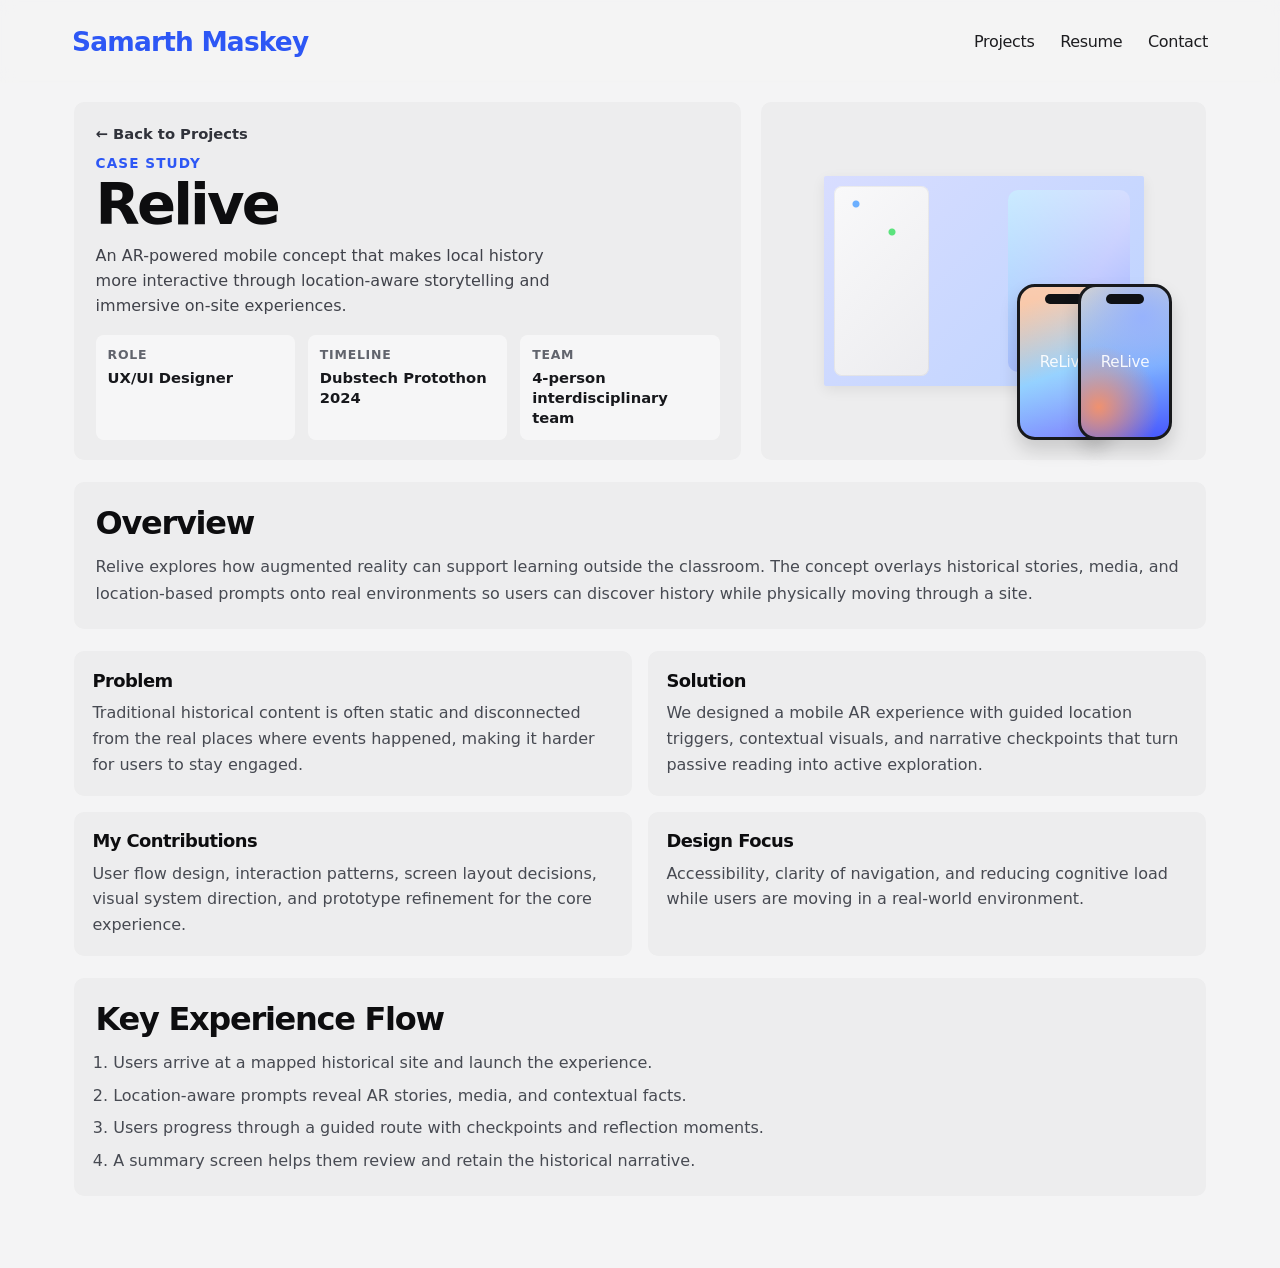
==== relive.html @ 52a138d1 "Add SharedCare project pages and portfolio assets" ====
<!DOCTYPE html>
<html lang="en">
<head>
  <meta charset="UTF-8">
  <meta name="viewport" content="width=device-width, initial-scale=1.0">
  <title>Relive | Project Details</title>
  <link rel="stylesheet" href="styles.css">
</head>
<body class="project-detail-page">
  <header class="site-header">
    <a class="brand" href="index.html">Samarth Maskey</a>
    <nav class="site-nav" aria-label="Primary navigation">
      <a href="index.html#projects">Projects</a>
      <a href="index.html#resume">Resume</a>
      <a href="index.html#contact">Contact</a>
    </nav>
  </header>

  <main class="detail-main">
    <section class="detail-hero" aria-labelledby="relive-page-title">
      <div class="detail-hero-copy">
        <a class="back-link" href="index.html#projects">← Back to Projects</a>
        <p class="detail-kicker">Case Study</p>
        <h1 id="relive-page-title">Relive</h1>
        <p class="detail-summary">
          An AR-powered mobile concept that makes local history more interactive through
          location-aware storytelling and immersive on-site experiences.
        </p>
        <div class="detail-meta">
          <div>
            <span class="detail-label">Role</span>
            <p>UX/UI Designer</p>
          </div>
          <div>
            <span class="detail-label">Timeline</span>
            <p>Dubstech Protothon 2024</p>
          </div>
          <div>
            <span class="detail-label">Team</span>
            <p>4-person interdisciplinary team</p>
          </div>
        </div>
      </div>

      <div class="detail-hero-visual relive-detail-visual" aria-hidden="true">
        <div class="relive-panel"></div>
        <div class="relive-phone relive-phone-back"><span>ReLive</span></div>
        <div class="relive-phone relive-phone-front"><span>ReLive</span></div>
      </div>
    </section>

    <section class="detail-section">
      <h2>Overview</h2>
      <p>
        Relive explores how augmented reality can support learning outside the classroom.
        The concept overlays historical stories, media, and location-based prompts onto
        real environments so users can discover history while physically moving through a site.
      </p>
    </section>

    <section class="detail-grid">
      <article class="detail-card">
        <h3>Problem</h3>
        <p>
          Traditional historical content is often static and disconnected from the real
          places where events happened, making it harder for users to stay engaged.
        </p>
      </article>
      <article class="detail-card">
        <h3>Solution</h3>
        <p>
          We designed a mobile AR experience with guided location triggers, contextual
          visuals, and narrative checkpoints that turn passive reading into active exploration.
        </p>
      </article>
      <article class="detail-card">
        <h3>My Contributions</h3>
        <p>
          User flow design, interaction patterns, screen layout decisions, visual system
          direction, and prototype refinement for the core experience.
        </p>
      </article>
      <article class="detail-card">
        <h3>Design Focus</h3>
        <p>
          Accessibility, clarity of navigation, and reducing cognitive load while users are
          moving in a real-world environment.
        </p>
      </article>
    </section>

    <section class="detail-section">
      <h2>Key Experience Flow</h2>
      <ol class="detail-list">
        <li>Users arrive at a mapped historical site and launch the experience.</li>
        <li>Location-aware prompts reveal AR stories, media, and contextual facts.</li>
        <li>Users progress through a guided route with checkpoints and reflection moments.</li>
        <li>A summary screen helps them review and retain the historical narrative.</li>
      </ol>
    </section>
  </main>
</body>
</html>
---- styles.css ----
:root {
  color-scheme: light;
  --bg: #f3f3f4;
  --text: #0d0d0f;
  --muted: #2f2f33;
  --accent: #2d57f5;
  --accent-hover: #2449d8;
  --surface: #ffffff;
}

* {
  box-sizing: border-box;
}

html {
  scroll-behavior: smooth;
}

body {
  margin: 0;
  min-height: 100vh;
  font-family: Inter, ui-sans-serif, system-ui, -apple-system, BlinkMacSystemFont, "Segoe UI", sans-serif;
  background: var(--bg);
  color: var(--text);
}

a {
  color: inherit;
  text-decoration: none;
}

.site-header {
  position: sticky;
  top: 0;
  z-index: 10;
  display: flex;
  align-items: center;
  justify-content: space-between;
  gap: 1rem;
  padding: 26px 72px;
  background: color-mix(in srgb, var(--bg) 92%, transparent);
  backdrop-filter: blur(8px);
}

.brand {
  font-size: clamp(1.65rem, 2vw, 2.25rem);
  font-weight: 800;
  color: var(--accent);
  letter-spacing: -0.03em;
}

.site-nav {
  display: flex;
  align-items: center;
  gap: clamp(1rem, 2vw, 3rem);
}

.site-nav a {
  font-size: 1rem;
  font-weight: 500;
  letter-spacing: -0.02em;
  color: #1d1d20;
  transition: color 120ms ease;
}

.site-nav a:hover,
.site-nav a[aria-current="true"] {
  color: var(--accent);
}

.hero {
  min-height: calc(100vh - 90px);
  display: grid;
  justify-items: center;
  align-content: center;
  text-align: center;
  padding: 3rem 1.5rem 5rem;
  gap: 1.5rem;
}

.avatar {
  width: 144px;
  aspect-ratio: 1;
  border-radius: 999px;
  display: block;
  object-fit: cover;
  object-position: center;
  box-shadow:
    inset 0 0 0 2px rgba(255, 255, 255, 0.4),
    0 6px 18px rgba(0, 0, 0, 0.08);
}

.hero-title {
  margin: 0;
  font-size: clamp(2.6rem, 6vw, 4.75rem);
  line-height: 0.95;
  font-weight: 500;
  letter-spacing: -0.05em;
}

.hero-title span {
  color: var(--accent);
  font-weight: 700;
}

.hero-copy {
  margin: 0;
  max-width: 620px;
  font-size: clamp(1rem, 1.7vw, 1.22rem);
  line-height: 1.35;
  letter-spacing: -0.03em;
  color: var(--muted);
}

.cta-button {
  margin-top: 0.25rem;
  display: inline-flex;
  align-items: center;
  justify-content: center;
  gap: 0.55rem;
  min-width: 214px;
  min-height: 62px;
  padding: 0.9rem 1.6rem;
  border-radius: 999px;
  background: #000;
  color: #fff;
  font-size: 1.03rem;
  font-weight: 500;
  letter-spacing: -0.03em;
  box-shadow: 0 10px 20px rgba(0, 0, 0, 0.12);
  transition: transform 120ms ease, background-color 120ms ease;
}

.cta-button:hover {
  background: #111;
  transform: translateY(-1px);
}

.cta-arrow {
  font-size: 1.25em;
  line-height: 1;
}

.content-section {
  min-height: 70vh;
  padding: 5rem 1.5rem;
}

.content-section h2 {
  margin: 0 0 0.75rem;
  font-size: clamp(2rem, 4vw, 3rem);
  letter-spacing: -0.04em;
}

.content-section p {
  margin: 0;
  color: #4b4b51;
}

.resume-shell {
  width: min(100%, 1080px);
  margin: 0 auto;
  display: grid;
  gap: 1rem;
}

.resume-header {
  text-align: center;
}

.resume-header h2 {
  margin-bottom: 0.35rem;
}

.resume-contact {
  display: flex;
  flex-wrap: wrap;
  justify-content: center;
  align-items: center;
  gap: 0.45rem;
  color: #363942;
  font-weight: 500;
}

.resume-contact a:hover {
  color: var(--accent);
}

.resume-panel {
  background: #ededee;
  border-radius: 10px;
  padding: clamp(1rem, 2vw, 1.5rem);
  display: grid;
  gap: 1rem;
}

.resume-block {
  background: rgba(255, 255, 255, 0.58);
  border-radius: 8px;
  padding: 1rem;
}

.resume-block h3 {
  margin: 0 0 0.85rem;
  font-size: 1.15rem;
  letter-spacing: -0.03em;
  text-transform: uppercase;
}

.resume-item + .resume-item {
  margin-top: 1rem;
  padding-top: 1rem;
  border-top: 1px solid rgba(0, 0, 0, 0.07);
}

.resume-item-head {
  display: flex;
  align-items: baseline;
  justify-content: space-between;
  gap: 1rem;
}

.resume-role {
  margin: 0;
  font-weight: 700;
  color: #191a1f;
  line-height: 1.4;
}

.resume-date {
  margin: 0;
  flex-shrink: 0;
  color: #494c55;
  font-weight: 600;
  white-space: nowrap;
}

.resume-subline {
  margin: 0.25rem 0 0;
  color: #4b4e57;
  font-weight: 500;
}

.resume-link {
  margin: 0.35rem 0 0;
  font-size: 0.95rem;
}

.resume-link a {
  color: var(--accent);
  text-decoration: underline;
  text-underline-offset: 2px;
}

.resume-bullets {
  margin: 0.5rem 0 0;
  padding-left: 1.1rem;
  color: #43464f;
  line-height: 1.55;
}

.resume-bullets li + li {
  margin-top: 0.35rem;
}

.skills-grid {
  display: grid;
  grid-template-columns: repeat(2, minmax(0, 1fr));
  gap: 0.6rem 1rem;
}

.skills-grid p {
  margin: 0;
  color: #3c4048;
  line-height: 1.45;
}

.projects-shell {
  width: min(100%, 1180px);
  margin: 0 auto;
  display: grid;
  gap: 2rem;
}

.section-heading {
  text-align: center;
  margin-bottom: 0.5rem;
}

.section-heading p {
  max-width: 58ch;
  margin: 0 auto;
}

.project-card {
  display: grid;
  grid-template-columns: 1.35fr 0.95fr;
  gap: 2rem;
  align-items: center;
  padding: clamp(1.5rem, 3vw, 2.2rem);
  background: #efefef;
  border-radius: 6px;
}

.project-copy {
  padding-inline: 0.2rem;
}

.project-copy h3 {
  margin: 0 0 1.25rem;
  font-size: clamp(2rem, 3vw, 2.75rem);
  letter-spacing: -0.04em;
  line-height: 1;
}

.project-copy p {
  margin: 0;
  max-width: 56ch;
  font-size: 0.98rem;
  line-height: 1.9;
  color: #52545b;
  font-weight: 600;
}

.project-actions {
  margin-top: 2.1rem;
  display: flex;
  flex-wrap: wrap;
  gap: 0.9rem;
}

.project-pill {
  display: inline-flex;
  align-items: center;
  justify-content: center;
  min-height: 34px;
  padding: 0.4rem 0.9rem;
  border-radius: 999px;
  background: var(--accent);
  color: #fff;
  font-size: 0.85rem;
  font-weight: 500;
  letter-spacing: -0.02em;
}

.project-pill:hover {
  background: var(--accent-hover);
}

.project-pill-disabled {
  background: #babdc6;
  color: #ffffff;
  cursor: default;
  pointer-events: none;
}

.project-pill-disabled:hover {
  background: #babdc6;
}

.project-visual {
  min-height: 250px;
  display: grid;
  place-items: center;
}

.relive-visual {
  position: relative;
  isolation: isolate;
}

.relive-panel {
  width: min(100%, 260px);
  height: 158px;
  border-radius: 2px;
  background:
    radial-gradient(circle at 25% 30%, #fff 0 16px, transparent 17px),
    radial-gradient(circle at 70% 66%, #fff 0 12px, transparent 13px),
    linear-gradient(135deg, #d8ddff, #bdd3ff);
  box-shadow: 0 4px 14px rgba(0, 0, 0, 0.07);
  position: relative;
}

.relive-panel::before {
  content: "";
  position: absolute;
  inset: 10px auto 10px 10px;
  width: 95px;
  border-radius: 8px;
  background:
    radial-gradient(circle at 22px 18px, #6db0ff 0 3px, transparent 4px),
    radial-gradient(circle at 58px 46px, #5be37d 0 3px, transparent 4px),
    linear-gradient(135deg, #f9f9fa 0%, #ececef 100%);
  box-shadow: inset 0 0 0 1px rgba(0, 0, 0, 0.05);
}

.relive-panel::after {
  content: "";
  position: absolute;
  inset: 14px 14px 14px auto;
  width: 122px;
  border-radius: 10px;
  background:
    linear-gradient(180deg, rgba(255, 255, 255, 0.55), rgba(255, 255, 255, 0.1)),
    linear-gradient(120deg, #8bd2ff, #a5b1ff 60%, #7e9bff);
}

.relive-phone {
  position: absolute;
  bottom: 8px;
  width: 94px;
  height: 156px;
  border-radius: 18px;
  border: 3px solid #18191c;
  background: linear-gradient(180deg, #d7d7de, #f4f4f6);
  box-shadow: 0 10px 18px rgba(0, 0, 0, 0.15);
}

.relive-phone::before {
  content: "";
  position: absolute;
  top: 7px;
  left: 50%;
  transform: translateX(-50%);
  width: 38px;
  height: 10px;
  border-radius: 999px;
  background: #0f1114;
}

.relive-phone span {
  position: absolute;
  inset: 0;
  display: grid;
  place-items: center;
  color: rgba(255, 255, 255, 0.92);
  font-size: 0.95rem;
  font-weight: 500;
  letter-spacing: -0.02em;
}

.relive-phone-back {
  right: 68px;
  z-index: 2;
  background:
    linear-gradient(180deg, rgba(255, 255, 255, 0.38), rgba(255, 255, 255, 0.05)),
    linear-gradient(160deg, #f6ad7f 10%, #7fc8ff 55%, #7b79ff 100%);
}

.relive-phone-front {
  right: 18px;
  z-index: 3;
  background:
    radial-gradient(circle at 20% 80%, rgba(255, 146, 95, 0.9), transparent 44%),
    radial-gradient(circle at 70% 20%, rgba(149, 177, 255, 0.9), transparent 46%),
    linear-gradient(170deg, #cfd0d5 0%, #7cb0ff 55%, #4758ff 100%);
}

.techzone-visual {
  display: grid;
  place-items: center;
}

.sharedcare-visual {
  display: grid;
  place-items: center;
}

.sharedcare-logo {
  width: min(100%, 360px);
  height: auto;
  display: block;
  object-fit: contain;
}

.techzone-wordmark {
  font-weight: 800;
  font-size: clamp(2.4rem, 4vw, 3.8rem);
  letter-spacing: -0.05em;
  line-height: 1;
  text-transform: lowercase;
  transform: translateY(8px);
}

.tz-black {
  color: #050505;
}

.tz-orange {
  color: #f05d2f;
}

.project-detail-page {
  background: #f4f4f5;
}

.detail-main {
  width: min(100%, 1180px);
  margin: 0 auto;
  padding: 1.2rem 1.5rem 4.5rem;
  display: grid;
  gap: 1.4rem;
}

.detail-hero {
  display: grid;
  grid-template-columns: 1.2fr 0.8fr;
  gap: 1.25rem;
  align-items: stretch;
}

.detail-hero-copy,
.detail-hero-visual,
.detail-section,
.detail-card {
  background: #ededee;
  border-radius: 10px;
}

.detail-hero-copy {
  padding: 1.35rem 1.35rem 1.25rem;
}

.back-link {
  display: inline-flex;
  align-items: center;
  font-size: 0.92rem;
  font-weight: 600;
  color: #30323a;
  margin-bottom: 0.85rem;
}

.back-link:hover {
  color: var(--accent);
}

.detail-kicker {
  margin: 0;
  color: var(--accent);
  font-size: 0.85rem;
  font-weight: 700;
  letter-spacing: 0.08em;
  text-transform: uppercase;
}

.detail-hero-copy h1 {
  margin: 0.4rem 0 0.75rem;
  font-size: clamp(2.2rem, 5vw, 3.6rem);
  line-height: 0.95;
  letter-spacing: -0.05em;
}

.detail-summary {
  margin: 0;
  color: #40424a;
  max-width: 48ch;
  line-height: 1.55;
}

.detail-meta {
  margin-top: 1rem;
  display: grid;
  grid-template-columns: repeat(3, minmax(0, 1fr));
  gap: 0.8rem;
}

.detail-meta > div {
  background: rgba(255, 255, 255, 0.55);
  border-radius: 8px;
  padding: 0.75rem;
}

.detail-label {
  display: block;
  font-size: 0.78rem;
  color: #61646d;
  font-weight: 700;
  text-transform: uppercase;
  letter-spacing: 0.06em;
}

.detail-meta p {
  margin: 0.4rem 0 0;
  color: #17181c;
  font-size: 0.92rem;
  line-height: 1.35;
  font-weight: 600;
}

.detail-hero-visual {
  min-height: 320px;
  padding: 1rem;
  position: relative;
  display: grid;
  place-items: center;
}

.relive-detail-visual {
  position: relative;
}

.relive-detail-visual .relive-panel {
  width: min(100%, 320px);
  height: 210px;
}

.relive-detail-visual .relive-phone {
  bottom: 20px;
}

.relive-detail-visual .relive-phone-back {
  right: 95px;
}

.relive-detail-visual .relive-phone-front {
  right: 34px;
}

.techzone-detail-visual .techzone-wordmark {
  font-size: clamp(2.8rem, 5vw, 4.6rem);
  transform: none;
}

.sharedcare-detail-visual .sharedcare-logo {
  width: min(100%, 460px);
}

.detail-section {
  padding: 1.35rem;
}

.detail-section h2 {
  margin: 0 0 0.7rem;
  font-size: clamp(1.4rem, 3vw, 2rem);
  letter-spacing: -0.04em;
}

.detail-section p {
  margin: 0;
  color: #474a52;
  line-height: 1.7;
}

.detail-grid {
  display: grid;
  grid-template-columns: repeat(2, minmax(0, 1fr));
  gap: 1rem;
}

.detail-card {
  padding: 1.15rem;
}

.detail-card h3 {
  margin: 0 0 0.6rem;
  font-size: 1.12rem;
  letter-spacing: -0.03em;
}

.detail-card p {
  margin: 0;
  color: #474a52;
  line-height: 1.6;
}

.detail-list {
  margin: 0;
  padding-left: 1.1rem;
  color: #474a52;
  line-height: 1.7;
}

.detail-list li + li {
  margin-top: 0.35rem;
}

.site-footer {
  margin-top: 2.5rem;
  background: #efefef;
  min-height: 260px;
  display: grid;
  align-items: center;
}

.footer-shell {
  width: min(100%, 1180px);
  margin: 0 auto;
  padding: 3.2rem 1.5rem;
}

.footer-shell h2 {
  margin: 0 0 1.35rem;
  font-size: clamp(1.7rem, 3vw, 2.15rem);
  font-weight: 700;
  letter-spacing: -0.04em;
}

.footer-shell p {
  margin: 0;
  color: #9a9aa0;
  font-size: clamp(1.7rem, 3.2vw, 2.35rem);
  line-height: 1.15;
  letter-spacing: -0.04em;
  font-weight: 600;
}

.footer-shell p + p {
  margin-top: 1.45rem;
}

.footer-shell a {
  color: inherit;
}

.footer-shell a:hover {
  color: var(--accent);
}

@media (max-width: 900px) {
  .site-header {
    padding: 22px 24px;
  }

  .site-nav {
    gap: 1rem;
  }

  .hero {
    min-height: calc(100vh - 84px);
    padding-top: 2.5rem;
  }

  .hero-copy {
    max-width: 34ch;
  }

  .project-card {
    grid-template-columns: 1fr;
    gap: 1.25rem;
  }

  .project-copy p {
    max-width: none;
    line-height: 1.75;
  }

  .project-visual {
    min-height: 200px;
  }

  .resume-item-head {
    flex-direction: column;
    align-items: flex-start;
    gap: 0.2rem;
  }

  .resume-date {
    white-space: normal;
  }

  .skills-grid {
    grid-template-columns: 1fr;
  }

  .detail-hero {
    grid-template-columns: 1fr;
  }

  .detail-hero-visual {
    min-height: 240px;
  }

  .detail-meta {
    grid-template-columns: 1fr;
  }

  .detail-grid {
    grid-template-columns: 1fr;
  }

  .site-footer {
    min-height: 220px;
  }
}

@media (max-width: 640px) {
  .site-header {
    align-items: flex-start;
    flex-direction: column;
    gap: 0.85rem;
  }

  .site-nav {
    width: 100%;
    justify-content: space-between;
    gap: 0.75rem;
  }

  .site-nav a {
    font-size: 0.95rem;
  }

  .avatar {
    width: 112px;
  }

  .cta-button {
    min-width: 190px;
    min-height: 56px;
  }

  .content-section {
    padding: 3.5rem 1rem;
  }

  .project-card {
    padding: 1.2rem;
  }

  .project-copy h3 {
    margin-bottom: 1rem;
  }

  .project-copy p {
    font-size: 0.92rem;
    line-height: 1.7;
  }

  .project-actions {
    margin-top: 1.3rem;
    gap: 0.65rem;
  }

  .project-pill {
    font-size: 0.8rem;
  }

  .resume-contact {
    font-size: 0.95rem;
  }

  .resume-block {
    padding: 0.9rem;
  }

  .resume-block h3 {
    font-size: 1.03rem;
  }

  .resume-role,
  .resume-date,
  .resume-subline,
  .resume-link,
  .resume-bullets,
  .skills-grid p {
    font-size: 0.93rem;
  }

  .relive-panel {
    width: 220px;
    height: 136px;
  }

  .relive-phone {
    width: 78px;
    height: 132px;
  }

  .relive-phone-back {
    right: 56px;
  }

  .relive-phone-front {
    right: 10px;
  }

  .techzone-wordmark {
    font-size: 2.3rem;
  }

  .sharedcare-logo {
    width: min(100%, 290px);
  }

  .detail-main {
    padding: 0.75rem 1rem 3.5rem;
    gap: 1rem;
  }

  .detail-hero-copy,
  .detail-section,
  .detail-card {
    padding: 1rem;
  }

  .detail-summary,
  .detail-section p,
  .detail-card p,
  .detail-list {
    font-size: 0.95rem;
    line-height: 1.6;
  }

  .detail-hero-visual {
    min-height: 210px;
    padding: 0.75rem;
  }

  .relive-detail-visual .relive-panel {
    width: 245px;
    height: 160px;
  }

  .relive-detail-visual .relive-phone {
    width: 76px;
    height: 128px;
    bottom: 12px;
  }

  .relive-detail-visual .relive-phone-back {
    right: 58px;
  }

  .relive-detail-visual .relive-phone-front {
    right: 8px;
  }

  .techzone-detail-visual .techzone-wordmark {
    font-size: 2.6rem;
  }

  .sharedcare-detail-visual .sharedcare-logo {
    width: min(100%, 320px);
  }

  .site-footer {
    margin-top: 1.5rem;
    min-height: 190px;
  }

  .footer-shell {
    padding: 2.25rem 1rem;
  }

  .footer-shell h2 {
    margin-bottom: 1rem;
    font-size: 1.35rem;
  }

  .footer-shell p {
    font-size: 1.25rem;
  }

  .footer-shell p + p {
    margin-top: 0.95rem;
  }
}

@media (prefers-reduced-motion: reduce) {
  html {
    scroll-behavior: auto;
  }

  .cta-button {
    transition: none;
  }
}
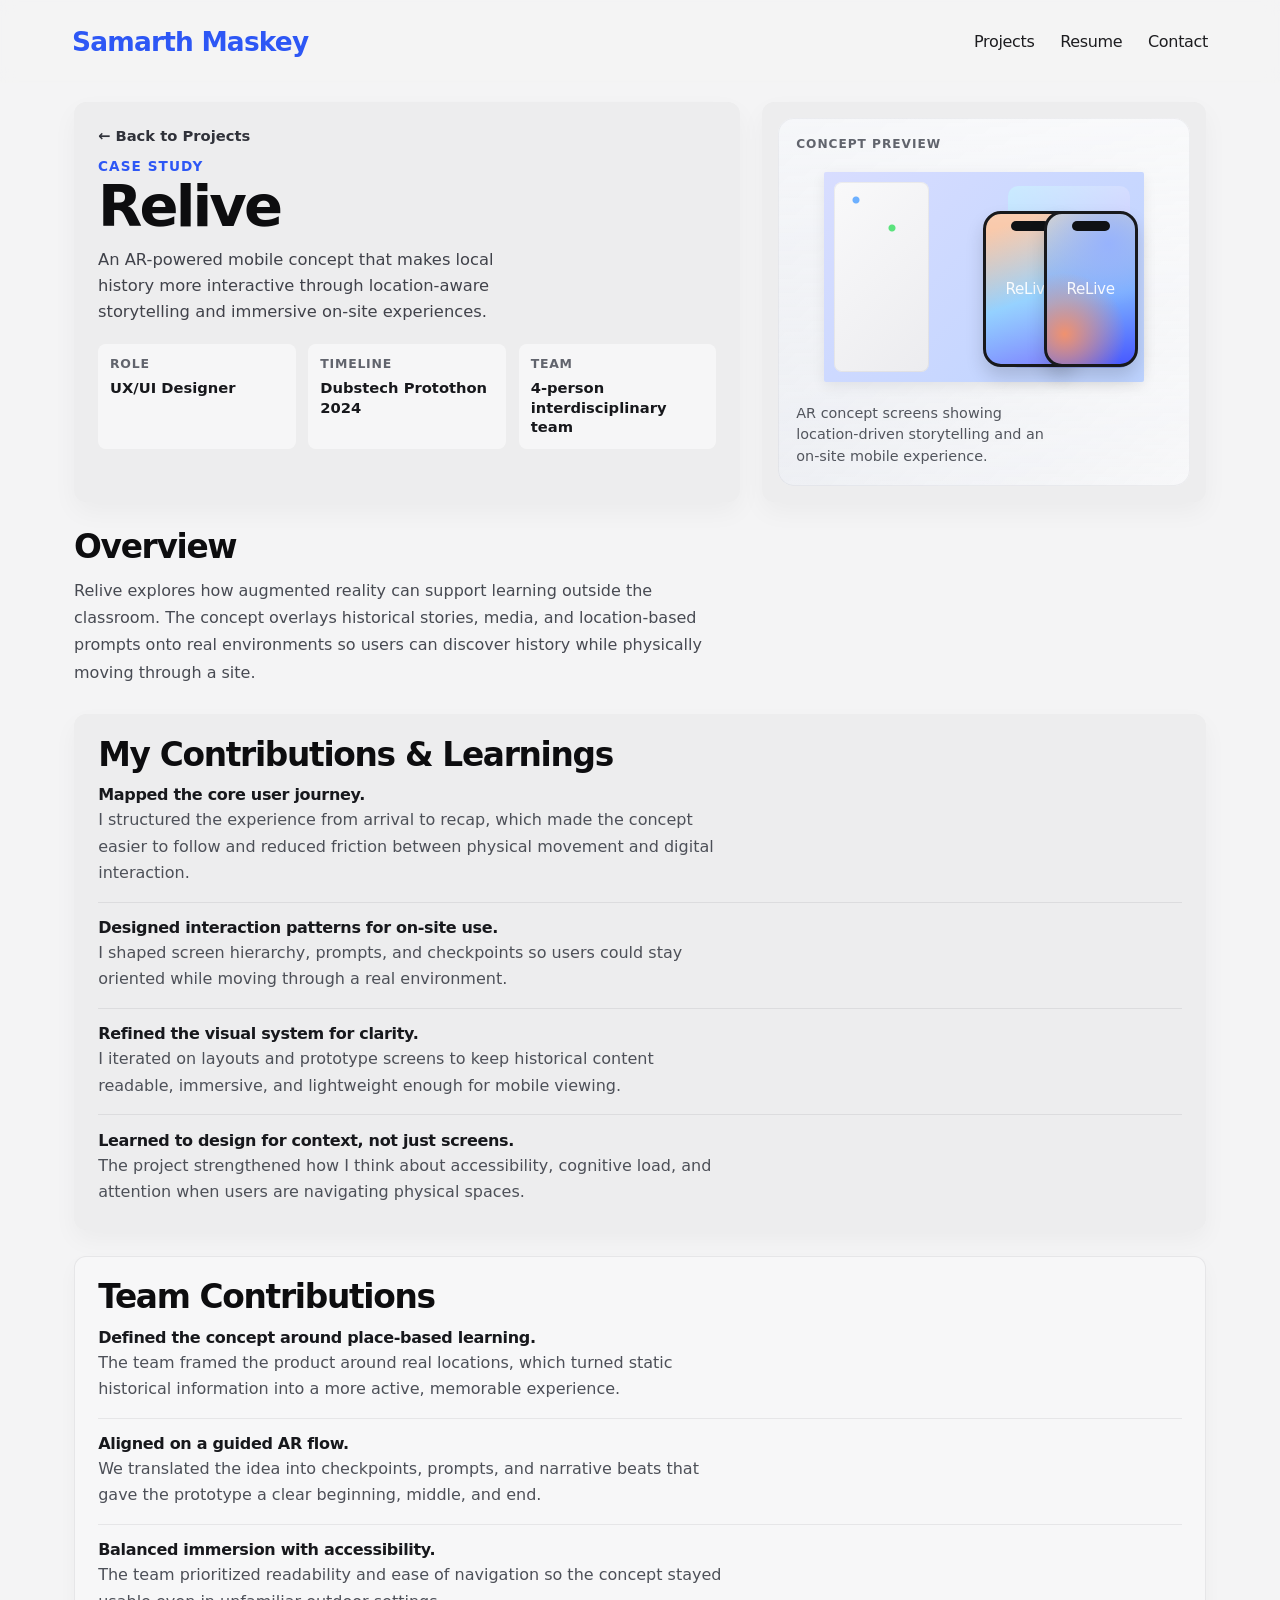
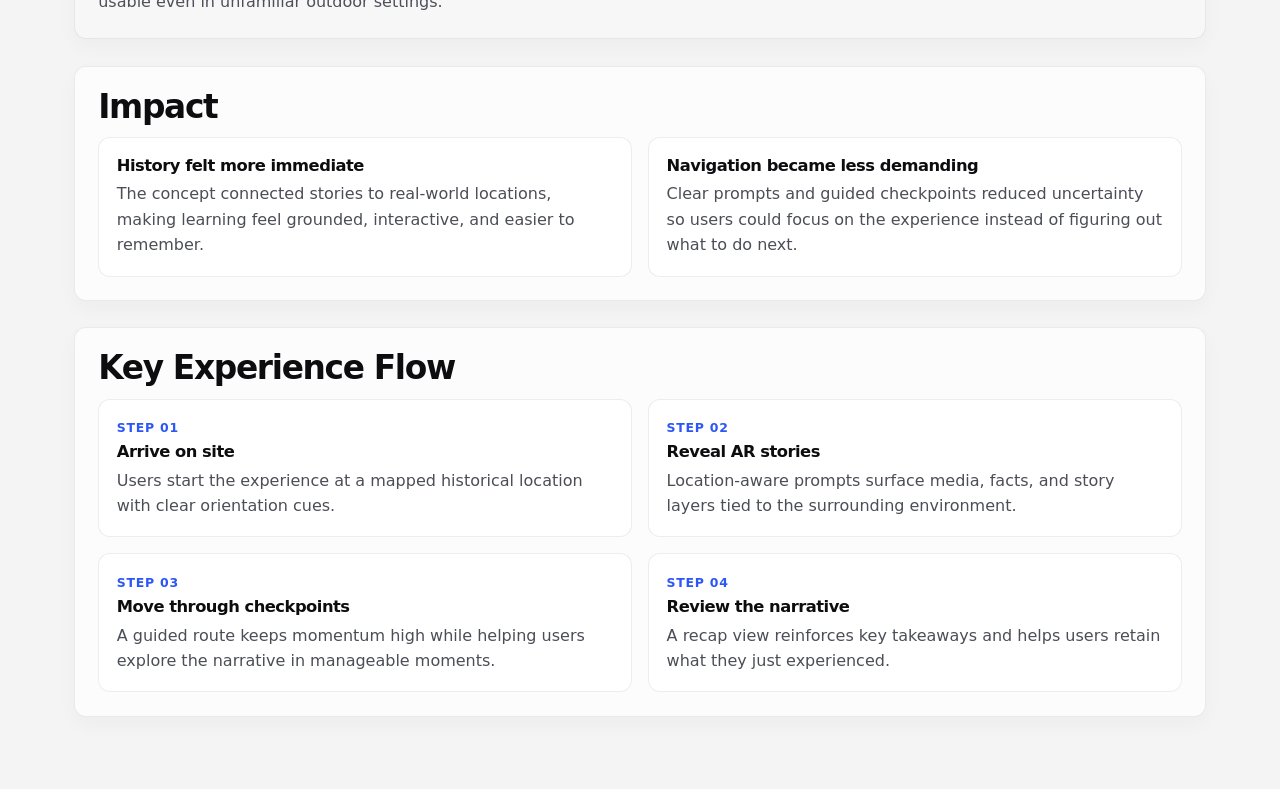
==== commit 4325d5c1: "Initial commit" ====
--- a/relive.html
+++ b/relive.html
@@ -43,60 +43,84 @@
       </div>
 
       <div class="detail-hero-visual relive-detail-visual" aria-hidden="true">
-        <div class="relive-panel"></div>
-        <div class="relive-phone relive-phone-back"><span>ReLive</span></div>
-        <div class="relive-phone relive-phone-front"><span>ReLive</span></div>
+        <div class="detail-visual-frame">
+          <p class="detail-visual-label">Concept Preview</p>
+          <div class="detail-visual-stage">
+            <div class="relive-panel"></div>
+            <div class="relive-phone relive-phone-back"><span>ReLive</span></div>
+            <div class="relive-phone relive-phone-front"><span>ReLive</span></div>
+          </div>
+          <p class="detail-visual-note">AR concept screens showing location-driven storytelling and an on-site mobile experience.</p>
+        </div>
       </div>
     </section>
 
-    <section class="detail-section">
+    <section class="detail-section detail-section-minimal">
       <h2>Overview</h2>
-      <p>
+      <p class="detail-lede">
         Relive explores how augmented reality can support learning outside the classroom.
         The concept overlays historical stories, media, and location-based prompts onto
         real environments so users can discover history while physically moving through a site.
       </p>
     </section>
 
-    <section class="detail-grid">
-      <article class="detail-card">
-        <h3>Problem</h3>
-        <p>
-          Traditional historical content is often static and disconnected from the real
-          places where events happened, making it harder for users to stay engaged.
-        </p>
-      </article>
-      <article class="detail-card">
-        <h3>Solution</h3>
-        <p>
-          We designed a mobile AR experience with guided location triggers, contextual
-          visuals, and narrative checkpoints that turn passive reading into active exploration.
-        </p>
-      </article>
-      <article class="detail-card">
-        <h3>My Contributions</h3>
-        <p>
-          User flow design, interaction patterns, screen layout decisions, visual system
-          direction, and prototype refinement for the core experience.
-        </p>
-      </article>
-      <article class="detail-card">
-        <h3>Design Focus</h3>
-        <p>
-          Accessibility, clarity of navigation, and reducing cognitive load while users are
-          moving in a real-world environment.
-        </p>
-      </article>
+    <section class="detail-section detail-section-highlight">
+      <h2>My Contributions & Learnings</h2>
+      <ul class="contribution-list">
+        <li><strong>Mapped the core user journey.</strong><span>I structured the experience from arrival to recap, which made the concept easier to follow and reduced friction between physical movement and digital interaction.</span></li>
+        <li><strong>Designed interaction patterns for on-site use.</strong><span>I shaped screen hierarchy, prompts, and checkpoints so users could stay oriented while moving through a real environment.</span></li>
+        <li><strong>Refined the visual system for clarity.</strong><span>I iterated on layouts and prototype screens to keep historical content readable, immersive, and lightweight enough for mobile viewing.</span></li>
+        <li><strong>Learned to design for context, not just screens.</strong><span>The project strengthened how I think about accessibility, cognitive load, and attention when users are navigating physical spaces.</span></li>
+      </ul>
+    </section>
+
+    <section class="detail-section detail-section-soft">
+      <h2>Team Contributions</h2>
+      <ul class="contribution-list">
+        <li><strong>Defined the concept around place-based learning.</strong><span>The team framed the product around real locations, which turned static historical information into a more active, memorable experience.</span></li>
+        <li><strong>Aligned on a guided AR flow.</strong><span>We translated the idea into checkpoints, prompts, and narrative beats that gave the prototype a clear beginning, middle, and end.</span></li>
+        <li><strong>Balanced immersion with accessibility.</strong><span>The team prioritized readability and ease of navigation so the concept stayed usable even in unfamiliar outdoor settings.</span></li>
+      </ul>
+    </section>
+
+    <section class="detail-section">
+      <h2>Impact</h2>
+      <div class="impact-grid">
+        <article class="impact-card">
+          <h3>History felt more immediate</h3>
+          <p>The concept connected stories to real-world locations, making learning feel grounded, interactive, and easier to remember.</p>
+        </article>
+        <article class="impact-card">
+          <h3>Navigation became less demanding</h3>
+          <p>Clear prompts and guided checkpoints reduced uncertainty so users could focus on the experience instead of figuring out what to do next.</p>
+        </article>
+      </div>
     </section>
 
     <section class="detail-section">
       <h2>Key Experience Flow</h2>
-      <ol class="detail-list">
-        <li>Users arrive at a mapped historical site and launch the experience.</li>
-        <li>Location-aware prompts reveal AR stories, media, and contextual facts.</li>
-        <li>Users progress through a guided route with checkpoints and reflection moments.</li>
-        <li>A summary screen helps them review and retain the historical narrative.</li>
-      </ol>
+      <div class="feature-grid">
+        <article class="feature-card">
+          <span>Step 01</span>
+          <h3>Arrive on site</h3>
+          <p>Users start the experience at a mapped historical location with clear orientation cues.</p>
+        </article>
+        <article class="feature-card">
+          <span>Step 02</span>
+          <h3>Reveal AR stories</h3>
+          <p>Location-aware prompts surface media, facts, and story layers tied to the surrounding environment.</p>
+        </article>
+        <article class="feature-card">
+          <span>Step 03</span>
+          <h3>Move through checkpoints</h3>
+          <p>A guided route keeps momentum high while helping users explore the narrative in manageable moments.</p>
+        </article>
+        <article class="feature-card">
+          <span>Step 04</span>
+          <h3>Review the narrative</h3>
+          <p>A recap view reinforces key takeaways and helps users retain what they just experienced.</p>
+        </article>
+      </div>
     </section>
   </main>
 </body>
--- a/styles.css
+++ b/styles.css
@@ -499,26 +499,25 @@
   margin: 0 auto;
   padding: 1.2rem 1.5rem 4.5rem;
   display: grid;
-  gap: 1.4rem;
+  gap: 1.65rem;
 }
 
 .detail-hero {
   display: grid;
   grid-template-columns: 1.2fr 0.8fr;
-  gap: 1.25rem;
+  gap: 1.35rem;
   align-items: stretch;
 }
 
 .detail-hero-copy,
-.detail-hero-visual,
-.detail-section,
-.detail-card {
+.detail-hero-visual {
   background: #ededee;
-  border-radius: 10px;
+  border-radius: 12px;
 }
 
 .detail-hero-copy {
-  padding: 1.35rem 1.35rem 1.25rem;
+  padding: 1.5rem 1.5rem 1.35rem;
+  box-shadow: 0 10px 26px rgba(17, 20, 26, 0.04);
 }
 
 .back-link {
@@ -553,12 +552,13 @@
 .detail-summary {
   margin: 0;
   color: #40424a;
-  max-width: 48ch;
-  line-height: 1.55;
+  max-width: 42ch;
+  line-height: 1.6;
+  font-size: 1.02rem;
 }
 
 .detail-meta {
-  margin-top: 1rem;
+  margin-top: 1.2rem;
   display: grid;
   grid-template-columns: repeat(3, minmax(0, 1fr));
   gap: 0.8rem;
@@ -593,9 +593,52 @@
   position: relative;
   display: grid;
   place-items: center;
+  overflow: hidden;
+  box-shadow: 0 10px 26px rgba(17, 20, 26, 0.04);
+}
+
+.detail-visual-frame {
+  width: 100%;
+  min-height: 100%;
+  border-radius: 16px;
+  padding: 1.15rem;
+  display: grid;
+  align-content: space-between;
+  gap: 1rem;
+  background:
+    linear-gradient(180deg, rgba(255, 255, 255, 0.75), rgba(255, 255, 255, 0.34)),
+    linear-gradient(135deg, rgba(214, 219, 230, 0.9), rgba(245, 246, 249, 0.7));
+  box-shadow: inset 0 0 0 1px rgba(48, 54, 65, 0.06);
+}
+
+.detail-visual-label {
+  margin: 0;
+  color: #61646d;
+  font-size: 0.76rem;
+  font-weight: 700;
+  letter-spacing: 0.08em;
+  text-transform: uppercase;
+}
+
+.detail-visual-stage {
+  min-height: 220px;
+  display: grid;
+  place-items: center;
+}
+
+.detail-visual-note {
+  margin: 0;
+  max-width: 28ch;
+  color: #52555d;
+  font-size: 0.9rem;
+  line-height: 1.5;
 }
 
 .relive-detail-visual {
+  position: relative;
+}
+
+.relive-detail-visual .detail-visual-stage {
   position: relative;
 }
 
@@ -621,24 +664,149 @@
   transform: none;
 }
 
+.techzone-detail-visual .detail-visual-stage,
+.sharedcare-detail-visual .detail-visual-stage {
+  align-content: center;
+  gap: 1rem;
+}
+
+.detail-logo-panel {
+  width: min(100%, 360px);
+  min-height: 210px;
+  padding: 1.2rem;
+  border-radius: 16px;
+  display: grid;
+  place-items: center;
+  background:
+    linear-gradient(180deg, rgba(255, 255, 255, 0.96), rgba(247, 248, 251, 0.9)),
+    linear-gradient(135deg, rgba(255, 168, 126, 0.08), rgba(124, 150, 255, 0.12));
+  box-shadow: inset 0 0 0 1px rgba(48, 54, 65, 0.07);
+}
+
 .sharedcare-detail-visual .sharedcare-logo {
   width: min(100%, 460px);
 }
 
+.sharedcare-hero-shot {
+  width: 100%;
+  height: auto;
+  display: block;
+  border-radius: 16px;
+  box-shadow:
+    0 14px 28px rgba(20, 24, 32, 0.08),
+    0 0 0 1px rgba(30, 35, 45, 0.08);
+}
+
+.sharedcare-gallery {
+  margin-top: 1.25rem;
+  display: grid;
+  gap: 1rem;
+}
+
+.sharedcare-gallery-two {
+  grid-template-columns: repeat(2, minmax(0, 1fr));
+}
+
+.sharedcare-shot {
+  margin: 0;
+  padding: 0.8rem;
+  border-radius: 12px;
+  background: #ffffff;
+  border: 1px solid rgba(30, 35, 45, 0.08);
+  box-shadow: 0 8px 20px rgba(17, 20, 26, 0.03);
+}
+
+.sharedcare-shot-image,
+.feature-card-media {
+  width: 100%;
+  height: auto;
+  display: block;
+  border-radius: 10px;
+  box-shadow: 0 0 0 1px rgba(30, 35, 45, 0.06);
+}
+
+.sharedcare-shot figcaption {
+  margin-top: 0.7rem;
+  color: #565962;
+  font-size: 0.9rem;
+  line-height: 1.5;
+}
+
 .detail-section {
-  padding: 1.35rem;
+  padding: 1.45rem;
+  border-radius: 12px;
+  background: #fcfcfd;
+  border: 1px solid rgba(30, 35, 45, 0.08);
+  box-shadow: 0 8px 20px rgba(17, 20, 26, 0.03);
+}
+
+.detail-section-minimal {
+  background: transparent;
+  border: 0;
+  box-shadow: none;
+  padding: 0.1rem 0;
+}
+
+.detail-section-highlight {
+  background: #ededee;
+  border-color: transparent;
+  box-shadow: 0 10px 24px rgba(17, 20, 26, 0.04);
+}
+
+.detail-section-soft {
+  background: #f7f7f8;
 }
 
 .detail-section h2 {
-  margin: 0 0 0.7rem;
-  font-size: clamp(1.4rem, 3vw, 2rem);
+  margin: 0 0 0.8rem;
+  font-size: clamp(1.45rem, 3vw, 2.05rem);
   letter-spacing: -0.04em;
+  line-height: 1.05;
 }
 
 .detail-section p {
   margin: 0;
   color: #474a52;
   line-height: 1.7;
+  max-width: 64ch;
+}
+
+.detail-lede {
+  font-size: 1rem;
+  color: #40424a;
+}
+
+.contribution-list {
+  margin: 0;
+  padding: 0;
+  list-style: none;
+  display: grid;
+  gap: 0.95rem;
+}
+
+.contribution-list li {
+  padding-top: 0.95rem;
+  border-top: 1px solid rgba(28, 34, 43, 0.08);
+}
+
+.contribution-list li:first-child {
+  padding-top: 0;
+  border-top: 0;
+}
+
+.contribution-list strong {
+  display: block;
+  margin-bottom: 0.2rem;
+  color: #17181c;
+  font-size: 1rem;
+  letter-spacing: -0.02em;
+}
+
+.contribution-list span {
+  display: block;
+  max-width: 62ch;
+  color: #4d5058;
+  line-height: 1.65;
 }
 
 .detail-grid {
@@ -649,6 +817,9 @@
 
 .detail-card {
   padding: 1.15rem;
+  background: #ffffff;
+  border-radius: 12px;
+  border: 1px solid rgba(30, 35, 45, 0.08);
 }
 
 .detail-card h3 {
@@ -663,15 +834,59 @@
   line-height: 1.6;
 }
 
+.impact-grid,
+.feature-grid {
+  display: grid;
+  grid-template-columns: repeat(2, minmax(0, 1fr));
+  gap: 1rem;
+}
+
+.impact-card,
+.feature-card {
+  padding: 1.1rem;
+  border-radius: 12px;
+  background: #ffffff;
+  border: 1px solid rgba(30, 35, 45, 0.08);
+}
+
+.impact-card h3,
+.feature-card h3 {
+  margin: 0 0 0.4rem;
+  font-size: 1.02rem;
+  letter-spacing: -0.03em;
+}
+
+.feature-card-media {
+  margin-bottom: 0.9rem;
+}
+
+.impact-card p,
+.feature-card p {
+  margin: 0;
+  color: #4b4e56;
+  line-height: 1.6;
+}
+
+.feature-card span {
+  display: inline-block;
+  margin-bottom: 0.45rem;
+  color: var(--accent);
+  font-size: 0.78rem;
+  font-weight: 700;
+  letter-spacing: 0.06em;
+  text-transform: uppercase;
+}
+
 .detail-list {
   margin: 0;
   padding-left: 1.1rem;
   color: #474a52;
-  line-height: 1.7;
+  line-height: 1.75;
+  max-width: 64ch;
 }
 
 .detail-list li + li {
-  margin-top: 0.35rem;
+  margin-top: 0.55rem;
 }
 
 .site-footer {
@@ -774,6 +989,9 @@
     grid-template-columns: 1fr;
   }
 
+  .impact-grid,
+  .sharedcare-gallery-two,
+  .feature-grid,
   .detail-grid {
     grid-template-columns: 1fr;
   }
@@ -882,6 +1100,15 @@
     width: min(100%, 290px);
   }
 
+  .sharedcare-gallery {
+    margin-top: 1rem;
+    gap: 0.85rem;
+  }
+
+  .sharedcare-shot {
+    padding: 0.7rem;
+  }
+
   .detail-main {
     padding: 0.75rem 1rem 3.5rem;
     gap: 1rem;
@@ -896,6 +1123,8 @@
   .detail-summary,
   .detail-section p,
   .detail-card p,
+  .impact-card p,
+  .feature-card p,
   .detail-list {
     font-size: 0.95rem;
     line-height: 1.6;
@@ -904,6 +1133,15 @@
   .detail-hero-visual {
     min-height: 210px;
     padding: 0.75rem;
+  }
+
+  .detail-visual-frame {
+    padding: 0.9rem;
+    border-radius: 14px;
+  }
+
+  .detail-visual-stage {
+    min-height: 160px;
   }
 
   .relive-detail-visual .relive-panel {
@@ -929,8 +1167,17 @@
     font-size: 2.6rem;
   }
 
+  .detail-logo-panel {
+    min-height: 160px;
+    padding: 1rem;
+  }
+
   .sharedcare-detail-visual .sharedcare-logo {
     width: min(100%, 320px);
+  }
+
+  .sharedcare-shot figcaption {
+    font-size: 0.88rem;
   }
 
   .site-footer {
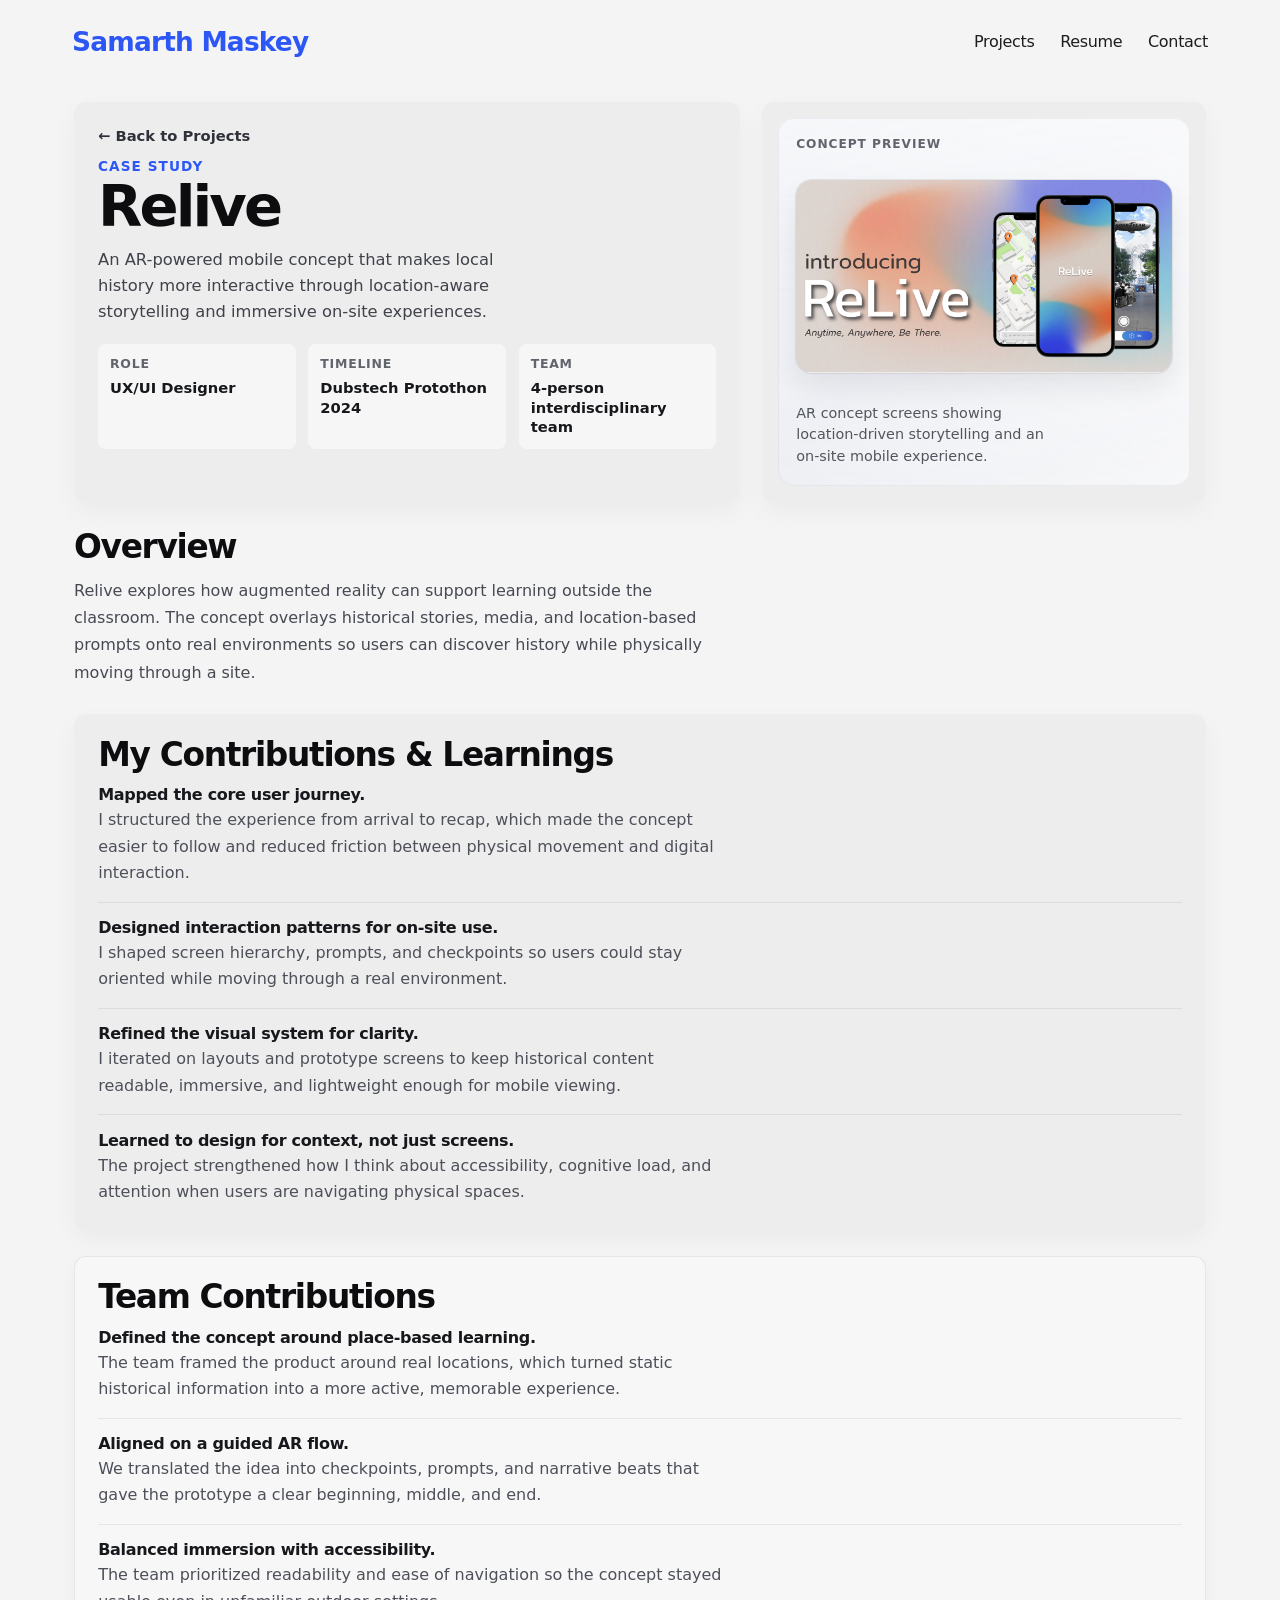
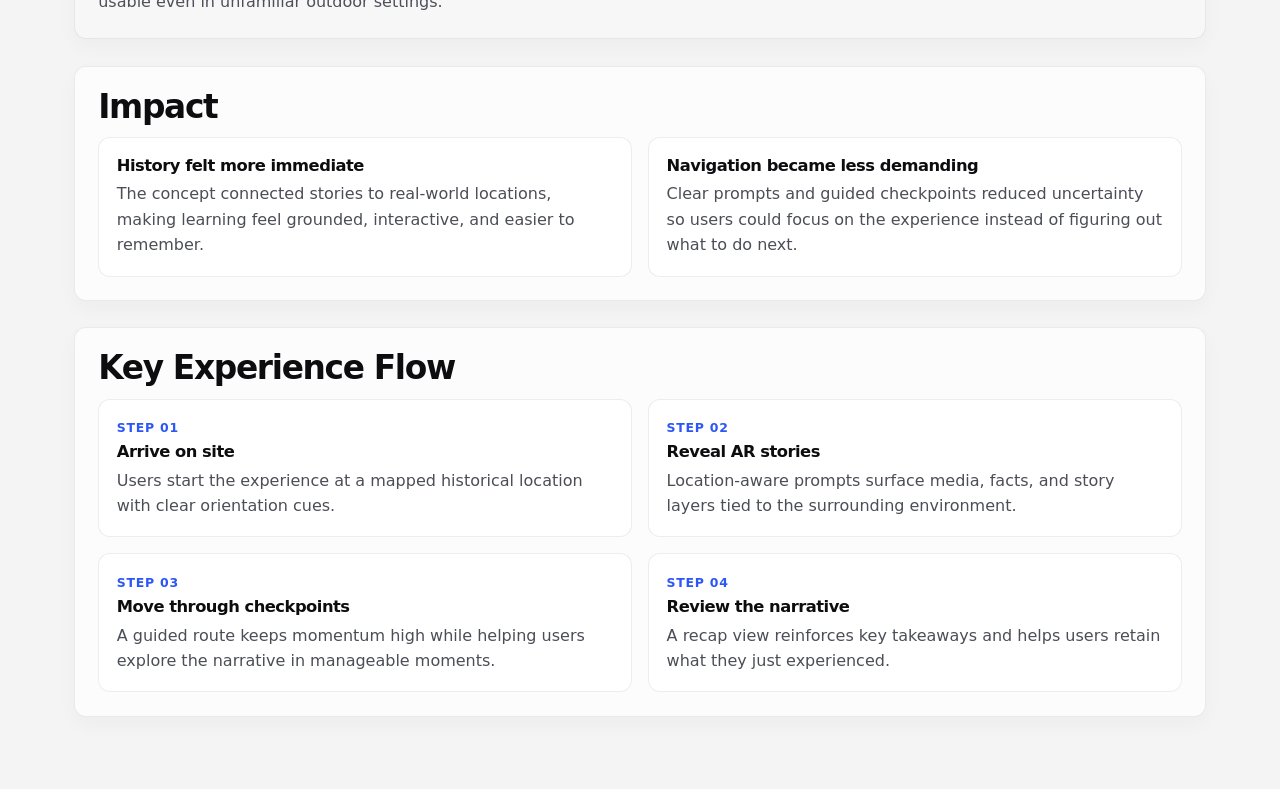
==== commit 376cc5db: "Replace ReLive placeholders with project artwork" ====
--- a/relive.html
+++ b/relive.html
@@ -42,13 +42,15 @@
         </div>
       </div>
 
-      <div class="detail-hero-visual relive-detail-visual" aria-hidden="true">
+      <div class="detail-hero-visual relive-detail-visual">
         <div class="detail-visual-frame">
           <p class="detail-visual-label">Concept Preview</p>
           <div class="detail-visual-stage">
-            <div class="relive-panel"></div>
-            <div class="relive-phone relive-phone-back"><span>ReLive</span></div>
-            <div class="relive-phone relive-phone-front"><span>ReLive</span></div>
+            <img
+              src="img/image.png"
+              alt="ReLive concept image showing branded mobile mockups for an AR-powered history experience."
+              class="relive-hero-shot"
+            >
           </div>
           <p class="detail-visual-note">AR concept screens showing location-driven storytelling and an on-site mobile experience.</p>
         </div>
--- a/styles.css
+++ b/styles.css
@@ -365,95 +365,18 @@
 }
 
 .relive-visual {
-  position: relative;
-  isolation: isolate;
-}
-
-.relive-panel {
-  width: min(100%, 260px);
-  height: 158px;
-  border-radius: 2px;
-  background:
-    radial-gradient(circle at 25% 30%, #fff 0 16px, transparent 17px),
-    radial-gradient(circle at 70% 66%, #fff 0 12px, transparent 13px),
-    linear-gradient(135deg, #d8ddff, #bdd3ff);
-  box-shadow: 0 4px 14px rgba(0, 0, 0, 0.07);
-  position: relative;
-}
-
-.relive-panel::before {
-  content: "";
-  position: absolute;
-  inset: 10px auto 10px 10px;
-  width: 95px;
-  border-radius: 8px;
-  background:
-    radial-gradient(circle at 22px 18px, #6db0ff 0 3px, transparent 4px),
-    radial-gradient(circle at 58px 46px, #5be37d 0 3px, transparent 4px),
-    linear-gradient(135deg, #f9f9fa 0%, #ececef 100%);
-  box-shadow: inset 0 0 0 1px rgba(0, 0, 0, 0.05);
-}
-
-.relive-panel::after {
-  content: "";
-  position: absolute;
-  inset: 14px 14px 14px auto;
-  width: 122px;
-  border-radius: 10px;
-  background:
-    linear-gradient(180deg, rgba(255, 255, 255, 0.55), rgba(255, 255, 255, 0.1)),
-    linear-gradient(120deg, #8bd2ff, #a5b1ff 60%, #7e9bff);
-}
-
-.relive-phone {
-  position: absolute;
-  bottom: 8px;
-  width: 94px;
-  height: 156px;
-  border-radius: 18px;
-  border: 3px solid #18191c;
-  background: linear-gradient(180deg, #d7d7de, #f4f4f6);
-  box-shadow: 0 10px 18px rgba(0, 0, 0, 0.15);
-}
-
-.relive-phone::before {
-  content: "";
-  position: absolute;
-  top: 7px;
-  left: 50%;
-  transform: translateX(-50%);
-  width: 38px;
-  height: 10px;
-  border-radius: 999px;
-  background: #0f1114;
-}
-
-.relive-phone span {
-  position: absolute;
-  inset: 0;
   display: grid;
   place-items: center;
-  color: rgba(255, 255, 255, 0.92);
-  font-size: 0.95rem;
-  font-weight: 500;
-  letter-spacing: -0.02em;
-}
-
-.relive-phone-back {
-  right: 68px;
-  z-index: 2;
-  background:
-    linear-gradient(180deg, rgba(255, 255, 255, 0.38), rgba(255, 255, 255, 0.05)),
-    linear-gradient(160deg, #f6ad7f 10%, #7fc8ff 55%, #7b79ff 100%);
-}
-
-.relive-phone-front {
-  right: 18px;
-  z-index: 3;
-  background:
-    radial-gradient(circle at 20% 80%, rgba(255, 146, 95, 0.9), transparent 44%),
-    radial-gradient(circle at 70% 20%, rgba(149, 177, 255, 0.9), transparent 46%),
-    linear-gradient(170deg, #cfd0d5 0%, #7cb0ff 55%, #4758ff 100%);
+}
+
+.relive-card-shot {
+  width: min(100%, 360px);
+  height: auto;
+  display: block;
+  border-radius: 14px;
+  box-shadow:
+    0 10px 22px rgba(20, 24, 32, 0.08),
+    0 0 0 1px rgba(30, 35, 45, 0.08);
 }
 
 .techzone-visual {
@@ -639,24 +562,17 @@
 }
 
 .relive-detail-visual .detail-visual-stage {
-  position: relative;
-}
-
-.relive-detail-visual .relive-panel {
-  width: min(100%, 320px);
-  height: 210px;
-}
-
-.relive-detail-visual .relive-phone {
-  bottom: 20px;
-}
-
-.relive-detail-visual .relive-phone-back {
-  right: 95px;
-}
-
-.relive-detail-visual .relive-phone-front {
-  right: 34px;
+  align-content: center;
+}
+
+.relive-hero-shot {
+  width: 100%;
+  height: auto;
+  display: block;
+  border-radius: 16px;
+  box-shadow:
+    0 14px 28px rgba(20, 24, 32, 0.08),
+    0 0 0 1px rgba(30, 35, 45, 0.08);
 }
 
 .techzone-detail-visual .techzone-wordmark {
@@ -1074,22 +990,8 @@
     font-size: 0.93rem;
   }
 
-  .relive-panel {
-    width: 220px;
-    height: 136px;
-  }
-
-  .relive-phone {
-    width: 78px;
-    height: 132px;
-  }
-
-  .relive-phone-back {
-    right: 56px;
-  }
-
-  .relive-phone-front {
-    right: 10px;
+  .relive-card-shot {
+    width: min(100%, 290px);
   }
 
   .techzone-wordmark {
@@ -1144,23 +1046,8 @@
     min-height: 160px;
   }
 
-  .relive-detail-visual .relive-panel {
-    width: 245px;
-    height: 160px;
-  }
-
-  .relive-detail-visual .relive-phone {
-    width: 76px;
-    height: 128px;
-    bottom: 12px;
-  }
-
-  .relive-detail-visual .relive-phone-back {
-    right: 58px;
-  }
-
-  .relive-detail-visual .relive-phone-front {
-    right: 8px;
+  .relive-hero-shot {
+    border-radius: 14px;
   }
 
   .techzone-detail-visual .techzone-wordmark {
